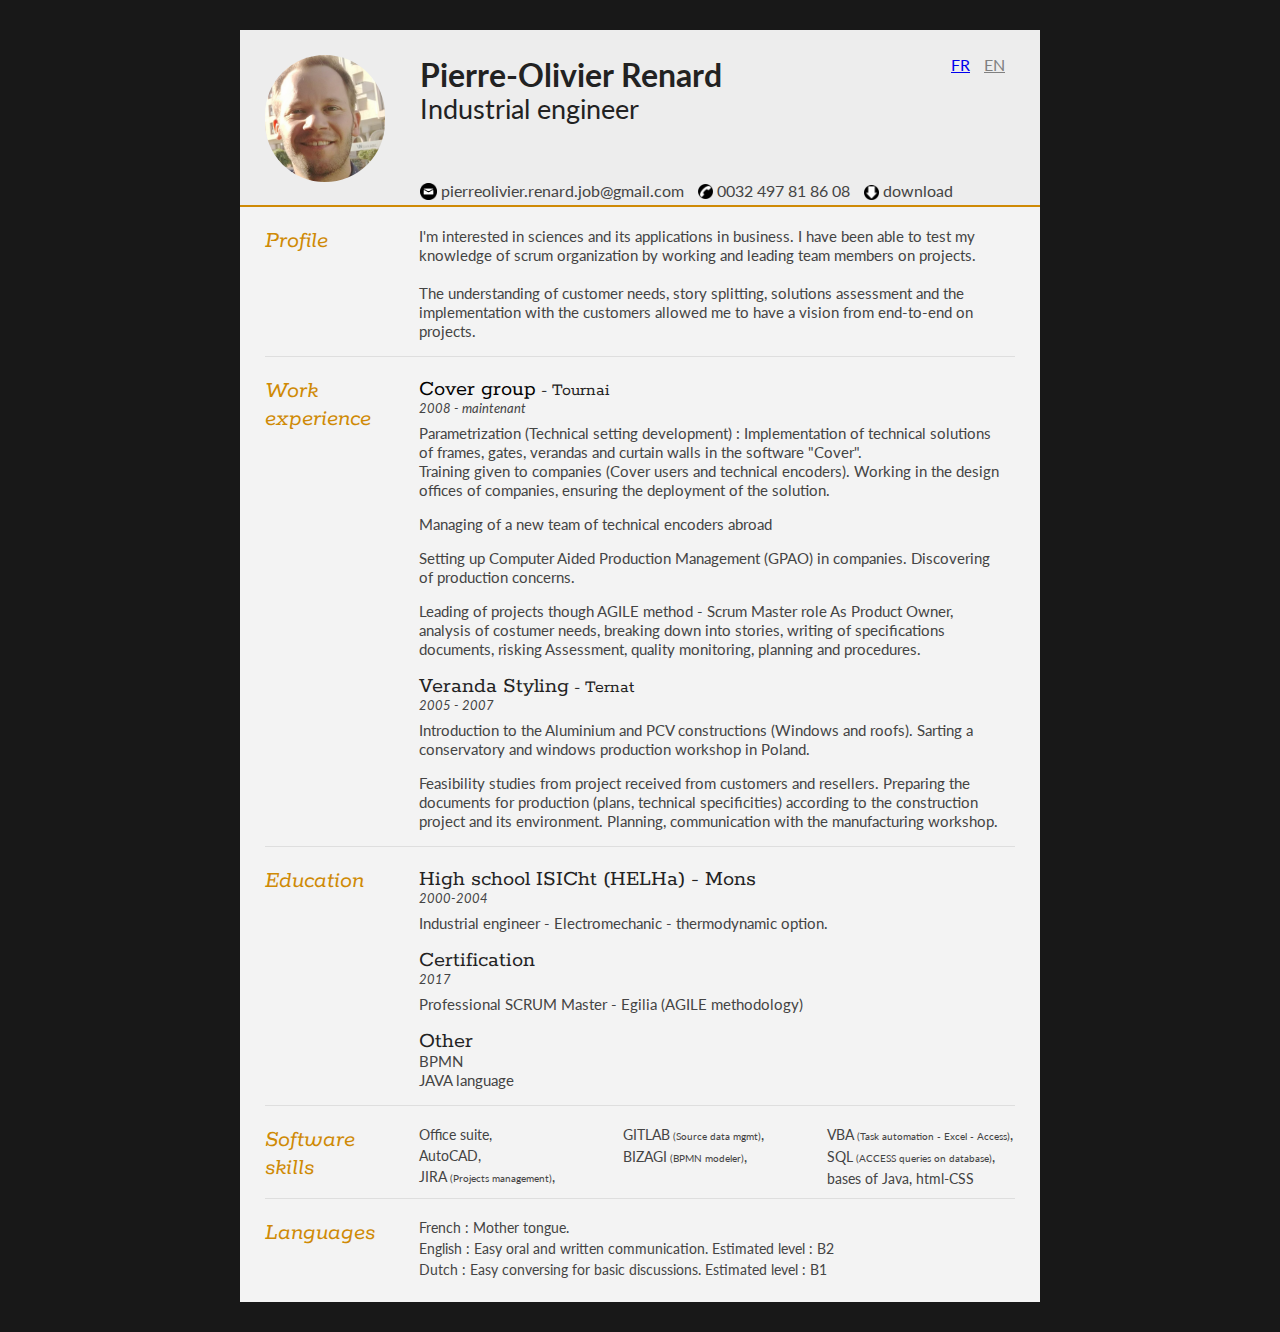
==== index_EN.html @ 74af90d0 "Add English page" ====
<!DOCTYPE html>
<html>
<head>
<title>Pierre-Olivier Renard - Curriculum Vitae</title>

<meta name="viewport" content="width=device-width"/>
<meta name="description" content="Curriculum Vitae de Pierre-Olivier Renard."/>
<meta charset="UTF-8"> 

<link type="text/css" rel="stylesheet" href="style.css">
<link href='http://fonts.googleapis.com/css?family=Rokkitt:400,700|Lato:400,300' rel='stylesheet' type='text/css'>

<!--[if lt IE 9]>
<script src="//html5shiv.googlecode.com/svn/trunk/html5.js"></script>
<![endif]-->
</head>
<body id="top">
<div id="cv" class="instaFade">
	<div class="mainDetails">
		<div id="headshot" class="quickFade">
			<img src="./assets/photoprofil.png" alt="Photo profil" />
		</div>
		<div class="contact">
			<div class="contactHead">
				<div id="name">
					<h1 class="quickFade delayTwo">Pierre-Olivier Renard</h1>
					<h2 class="quickFade delayThree">Industrial engineer</h2>
				</div>
				<div id="setLanguage" class="hiddenPrint">
					<ul>
						<li><a href="./index.html">FR</a></li>
						<li><a class="greyLink" href="./index.html">EN</a></li>
					</ul>
				</div>
			</div>
			
			
			<div id="contactDetails" class="quickFade delayFour">
				<ul>
					<li><span STYLE=white-space:nowrap><img src="./assets/mail.png" alt="Mail" width=17px style="vertical-align: bottom; padding-bottom: 0px"/> <a href="mailto:pierreolivier.renard.job@gmail.com" target="_blank">pierreolivier.renard.job@gmail.com</a></span></li>				
					<li class="onlyPrint"><span STYLE=white-space:nowrap><img src="./assets/web.png" alt="Web" width=17px style="vertical-align: bottom; padding-bottom: 0px"/> <a href="https://renard.website" >renard.website</a></span></li>
					<li><span STYLE=white-space:nowrap><img src="./assets/phone.png" alt="Phone" width=15px style="vertical-align: bottom; padding-bottom: 1px"/> <a href="tel:+32497818608">0032 497 81 86 08</a></span></li>
					<li class="hiddenPrint"><span STYLE=white-space:nowrap><img src="./assets/plain-arrow.png" alt="Download" width=15px style="vertical-align: bottom; padding-bottom: 0px"/> <a href="./download/EN/myresume.pdf" >download</a></span></li>
				</ul>
				<!--<ul>
					
					<li>in: <a href="https://www.linkedin.com/in/pierre-olivier-renard-707150153" target="_blank">pierre-olivier-renard</a></li>
				</ul>-->
			</div>
		</div>
		<div class="clear"></div>
	</div>
	
	<div id="mainArea" class="quickFade delayFive">
		<section>
			<article>
				<div class="sectionTitle">
					<h1>Profile</h1>
				</div>
				
				<div class="sectionContent">
					<p>
						<!--<br/>
						-->
						I'm interested in sciences and its applications in business.
						I have been able to test my knowledge of scrum organization by working and leading team members on projects.
						<br/><br/>
						The understanding of customer needs, story splitting, solutions assessment and the implementation with the customers allowed me to have a vision from end-to-end on projects.
					</p>
				</div>
			</article>
			<div class="clear"></div>
		</section>
		
		
		<section>
			<div class="sectionTitle">
				<h1>Work experience</h1>
			</div>
			
			<div class="sectionContent">
				<article>
					<h2><a class="coverTitleLink" Href="http://www.cover3d.com" Target="_blank">Cover group</a><div class="location"> - Tournai</div></h2>
					<p class="subDetails">2008 - maintenant</p>
					<p>
						Parametrization  (Technical setting development) : Implementation of technical solutions of frames, gates, verandas and curtain walls in the software "Cover".<br/>
						Training given to companies (Cover users and technical encoders). Working in the design offices of companies, ensuring the deployment of the solution.
					</p>
					<p>
						Managing of a new team of technical encoders abroad
					</p>
					<p>
						Setting up Computer Aided Production Management (GPAO) in companies.
						Discovering of production concerns.
					</p>
					<p>
						Leading of projects though AGILE method - Scrum Master role
						As Product Owner, analysis of costumer needs, breaking down into stories, writing of specifications documents, risking Assessment, quality monitoring, planning and procedures.
					</p>
				</article>
				
				<article>
					<h2>Veranda Styling<div class="location"> - Ternat</div></h2>
					<p class="subDetails">2005 - 2007</p>
					<p>
						Introduction to the Aluminium and PCV constructions (Windows and roofs).
						Sarting a conservatory and windows production workshop in Poland.
					</p>
					<p>
						Feasibility studies from project received from customers and resellers.
						Preparing the documents for production (plans, technical specificities) according to the construction project and its environment.
						Planning, communication with the manufacturing workshop.
					</p>
				</article>				
			</div>
			<div class="clear"></div>
		</section>
		
		<section>
			<div class="sectionTitle">
				<h1>Education</h1>
			</div>
			
			<div class="sectionContent formation">
				<article class="school">
					<h2>High school ISICht (HELHa) - Mons</h2>
					<p class="subDetails">2000-2004</p>
					<p>Industrial engineer - Electromechanic - thermodynamic option.</p>
				</article>				
				<article>
					<h2>Certification</h2>
					<p class="subDetails">2017</p>
					<p>Professional SCRUM Master - Egilia (AGILE methodology)</p>
				</article>
				<article>
					<h2>Other</h2>
					<p>
					BPMN<br/>
					JAVA language
					</p>
				</article>
			</div>
			<div class="clear"></div>
		</section>
		<section>
			<div class="sectionTitle">
				<h1>Software skills</h1>
			</div>
			<div class="sectionContent informatique keySkills">
				<article>
					<ul>
						<li>Office suite,</li>
						<li>AutoCAD,</li>
						<li>JIRA<span class="SmallDescr"> (Projects management)</span>,</li>
						<li>GITLAB<span class="SmallDescr"> (Source data mgmt)</span>,</li>
						<li>BIZAGI<span class="SmallDescr"> (BPMN modeler)</span>,</li>
						<li>VBA<span class="SmallDescr"> (Task automation - Excel - Access)</span>,</li>
						<li>SQL<span class="SmallDescr"> (ACCESS queries on database)</span>,</li>
						<li>bases of Java, html-CSS</li>
					</ul>
				</article>
			</div>
			<div class="clear"></div>
		</section>
		<section>
				<div class="sectionTitle">
					<h1>Languages</h1>
				</div>
				
				<div class="sectionContent language keySkills">
					
						<ul>
							<li>French : Mother tongue.</li>
							<li>English : Easy oral and written communication.  Estimated level : B2</li>
							<li>Dutch : Easy conversing for basic discussions.  Estimated level  : B1</li>
						</ul>
															
				</div>
				<div class="clear"></div>
		</section>
		
	</div>
</div>
<!--<script type="text/javascript">
var gaJsHost = (("https:" == document.location.protocol) ? "https://ssl." : "http://www.");
document.write(unescape("%3Cscript src='" + gaJsHost + "google-analytics.com/ga.js' type='text/javascript'%3E%3C/script%3E"));
</script>
<script type="text/javascript"> 
var pageTracker = _gat._getTracker("UA-3753241-1");
pageTracker._initData();
pageTracker._trackPageview();
</script>-->
</body>
</html>
---- style.css ----
html,body,div,span,object,iframe,h1,h2,h3,h4,h5,h6,p,blockquote,pre,abbr,address,cite,code,del,dfn,em,img,ins,kbd,q,samp,small,strong,sub,sup,var,b,i,dl,dt,dd,ol,ul,li,fieldset,form,label,legend,table,caption,tbody,tfoot,thead,tr,th,td,article,aside,canvas,details,figcaption,figure,footer,header,hgroup,menu,nav,section,summary,time,mark,audio,video {
border:0;
font:inherit;
font-size:100%;
margin:0;
padding:0;
vertical-align:baseline;
}

article,aside,details,figcaption,figure,footer,header,hgroup,menu,nav,section {
display:block;
}
.location{
display:inline;
font-size: 0.8em;
}

html, body {background: #181818; font-family: 'Lato', helvetica, arial, sans-serif; font-size: 16px; color: #222;}

.clear {clear: both;}

p {
	font-size: 0.95em;
	line-height: 1.25em;
	margin-top : 0px;
	margin-bottom: 15px;
	margin-right: 15px;
	color: #444;
}

#cv {
	width: 90%;
	max-width: 800px;
	background: #f3f3f3;
	margin: 30px auto;
}

.mainDetails {
	padding: 25px 25px 0px 25px;
	border-bottom: 2px solid #cf8a05;
	background: #ededed;
	height: 150px;
	position: relative;
}
.contact
{
	display:flex;
	flex-direction: column;
	height: inherit;
}

#name h1 {
	font-size: 2.0em;
	font-weight: 650;
	/*font-family: 'Rokkitt', Helvetica, Arial, sans-serif;*/
	margin-bottom: -2px;
	margin-left: 0px;
}

#name h2 {
	font-size: 1.7em;
	margin-left: 0px;
	/*font-family: 'Rokkitt', Helvetica, Arial, sans-serif;*/
}



#mainArea {
	padding: 0 25px;
}

#headshot {
	width: 16%;
	float: left;
	margin-right: 35px;
	height: inherit;
}

#headshot img {
	width: 100%;
	height: auto;
	-webkit-border-radius: 80px;
	border-radius: 80px;
}

.contactHead {
	 display : flex;
	 flex-direction: row;
	 justify-content: space-between;
}

#setLanguage ul {
	list-style-type: none;
}

#setLanguage ul li {
	display : inline;
	margin-right: 10px;
}

.greyLink{
	color:grey;
}

#contactDetails {
	margin-top: auto;
	font-size: 1.1em;
	padding-bottom: 5px;
}

#contactDetails ul {
	list-style-type: none;
	font-size: 0.9em;
	margin-top: 2px;
	
}

#contactDetails ul li {
	margin-right: 10px;
	color: #444;
	display : inline;

}

#contactDetails ul li a, a[href^=tel] {
	color: #444; 
	text-decoration: none;
	-webkit-transition: all .3s ease-in;
	-moz-transition: all .3s ease-in;
	-o-transition: all .3s ease-in;
	-ms-transition: all .3s ease-in;
	transition: all .3s ease-in;
}

.coverTitleLink {
	text-decoration: none;
	color:black;
	-webkit-transition: all .3s ease-in;
	-moz-transition: all .3s ease-in;
	-o-transition: all .3s ease-in;
	-ms-transition: all .3s ease-in;
	transition: all .3s ease-in;
}

#contactDetails ul li a:hover { 
	color: #cf8a05;
}

.coverTitleLink a, a:hover { 
	color: #cf8a05;
}

section {
	border-top: 1px solid #dedede;
	padding: 20px 0 0;
}

section:first-child {
	border-top: 0;
}

section:last-child {
	padding: 20px 0 10px;
}

p.subDetails
{
	margin-bottom : 10px;
}
.sectionTitle {
	float: left;
	width: 19%;
	min-width: 100px;
}

.sectionContent {
	float: right;
	width: 79.5%;
}

.sectionTitle h1 {
	font-family: 'Rokkitt', Helvetica, Arial, sans-serif;
	font-style: italic;
	font-size: 1.5em;
	color: #cf8a05;
}

.sectionContent h2 {
	font-family: 'Rokkitt', Helvetica, Arial, sans-serif;
	font-size: 1.4em;
	margin-bottom: -2px;
}

p.subDetails {
	font-size: 0.8em;
	font-style: italic;
	margin-bottom: 8px;
}

.keySkills ul li 
{
	margin-bottom: 3px;
	font-size: 0.9em;
	line-height: 1.25em;
	color: #444;
}	

.keySkills li: :last-child
{
	margin-bottom : 0px;
}

.SmallDescr
{
	font-size:0.7em;
	/*white-space:nowrap;*/
}

.keySkills ul
{
	list-style-type: none;
}
.informatique
{
	column-count: 3;
	margin-bottom: 10px;
	list-style-type: none;
}
.language
{
	column-count: 1;
	margin-bottom : 10px;
	list-style-type: none;
}
.onlyPrint
{
	display: none !important;
}
/*
@media all and (min-width: 692px) and (max-width: 800px) {
	#headshot {
		display: none;
	}
	
	.keySkills {
	-moz-column-count:2;
	-webkit-column-count:2;
	column-count:2;
	}
}
*/
/*@media all and (max-width: 691px)  {
	#cv {
		width: 95%;
		margin: 10px auto;
		min-width: 280px;
	}
	
	#headshot {
		display: none;
	}
	
	#name, #contactDetails {
		float: none;
		width: 100%;
		text-align: center;
	}
	
	.sectionTitle, .sectionContent {
		float: none;
		width: 100%;
	}
	
	.sectionTitle {
		margin-left: -2px;
		font-size: 1.25em;
	}
	
	.keySkills {
		-moz-column-count:2;
		-webkit-column-count:2;
		column-count:2;
	}
}*/
/*
@media all and (max-width: 480px) {
	.mainDetails {
		padding: 15px 15px;
	}
	
	section {
		padding: 15px 0 0;
	}
	
	#mainArea {
		padding: 0 25px;
	}

	
	.keySkills {
	-moz-column-count:1;
	-webkit-column-count:1;
	column-count:1;
	}
	
	#name h1 {
		line-height: .8em;
		margin-bottom: 4px;
	}
}
*/
@media print {
    #cv {
		/*width: 97%;*/
		margin-top: 0px;
		margin-left: 45px;
		margin-bottom : 0px;
		margin-right: 20px;
	}
	.sectionTitle, .sectionContent {
		float: none;
		width: 100%;
	}
	p
	{
		margin-bottom : 0.75em;
		font-size: 0.825em;
		line-height: 1.2em;
		color: black;
		margin-left: 0px;
		margin-right: 10px;
	}

	p.subDetails
	{
		margin-bottom: 15px;
	}
	.formation p.subDetails
	{
		margin-bottom : 5px;
	}
	article
	{
		margin-bottom : 12px;
	}
	section
	{
		padding: 11px 0 0px 0;
	}
	section:last-child 
	{
		padding: 11px 0 0 0;
		margin-bottom: 0px;
	}
	section.language
	{
		padding-bottom: 0px;
		margin-bottom : 0px;
	}
	.sectionTitle h1
	{
		font-size: 1.3em;
		color : #8f5f03;
		margin-bottom: 4px;
	
	}
	.sectionContent h2 
	{
		font-size : 1.3em;
		font-weight: 400;
	}

	#headshot {
		width: 12%;
		float: left;
		margin-right: 35px;
		height: inherit;
	}
	.mainDetails
	{
		height: 120px;
		margin-bottom : 5px;
		margin-top : 0px;
	}

	#contactDetails ul {
		font-size: 0.7em;
		margin-top: 4px;
		
	}

	#mainArea {
		padding: 0 0px;
	}

	.formation
	{
		column-count: 2;
		column-fill: auto;
		height: 150px;
	}

	.school
	{
		column-span: all;
	}

	.onlyPrint
	{
	display: inline !important;
	}
	.hiddenPrint
	{
	display: none !important;
	}
}

@-webkit-keyframes reset {
	0% {
		opacity: 0;
	}
	100% {
		opacity: 0;
	}
}

@-webkit-keyframes fade-in {
	0% {
		opacity: 0;
	}
	40% {
		opacity: 0;
	}
	100% {
		opacity: 1;
	}
}

@-moz-keyframes reset {
	0% {
		opacity: 0;
	}
	100% {
		opacity: 0;
	}
}

@-moz-keyframes fade-in {
	0% {
		opacity: 0;
	}
	40% {
		opacity: 0;
	}
	100% {
		opacity: 1;
	}
}

@keyframes reset {
	0% {
		opacity: 0;
	}
	100% {
		opacity: 0;
	}
}

@keyframes fade-in {
	0% {
		opacity: 0;
	}
	40% {
		opacity: 0;
	}
	100% {
		opacity: 1;
	}
}

.instaFade {
    -webkit-animation-name: reset, fade-in;
    -webkit-animation-duration: 1.5s;
    -webkit-animation-timing-function: ease-in;
	
	-moz-animation-name: reset, fade-in;
    -moz-animation-duration: 1.5s;
    -moz-animation-timing-function: ease-in;
	
	animation-name: reset, fade-in;
    animation-duration: 1.5s;
    animation-timing-function: ease-in;
}

.quickFade {
    -webkit-animation-name: reset, fade-in;
    -webkit-animation-duration: 2.5s;
    -webkit-animation-timing-function: ease-in;
	
	-moz-animation-name: reset, fade-in;
    -moz-animation-duration: 2.5s;
    -moz-animation-timing-function: ease-in;
	
	animation-name: reset, fade-in;
    animation-duration: 2.5s;
    animation-timing-function: ease-in;
}
 
.delayOne {
	-webkit-animation-delay: 0, .5s;
	-moz-animation-delay: 0, .5s;
	animation-delay: 0, .5s;
}

.delayTwo {
	-webkit-animation-delay: 0, 1s;
	-moz-animation-delay: 0, 1s;
	animation-delay: 0, 1s;
}

.delayThree {
	-webkit-animation-delay: 0, 1.5s;
	-moz-animation-delay: 0, 1.5s;
	animation-delay: 0, 1.5s;
}

.delayFour {
	-webkit-animation-delay: 0, 2s;
	-moz-animation-delay: 0, 2s;
	animation-delay: 0, 2s;
}

.delayFive {
	-webkit-animation-delay: 0, 2.5s;
	-moz-animation-delay: 0, 2.5s;
	animation-delay: 0, 2.5s;
}
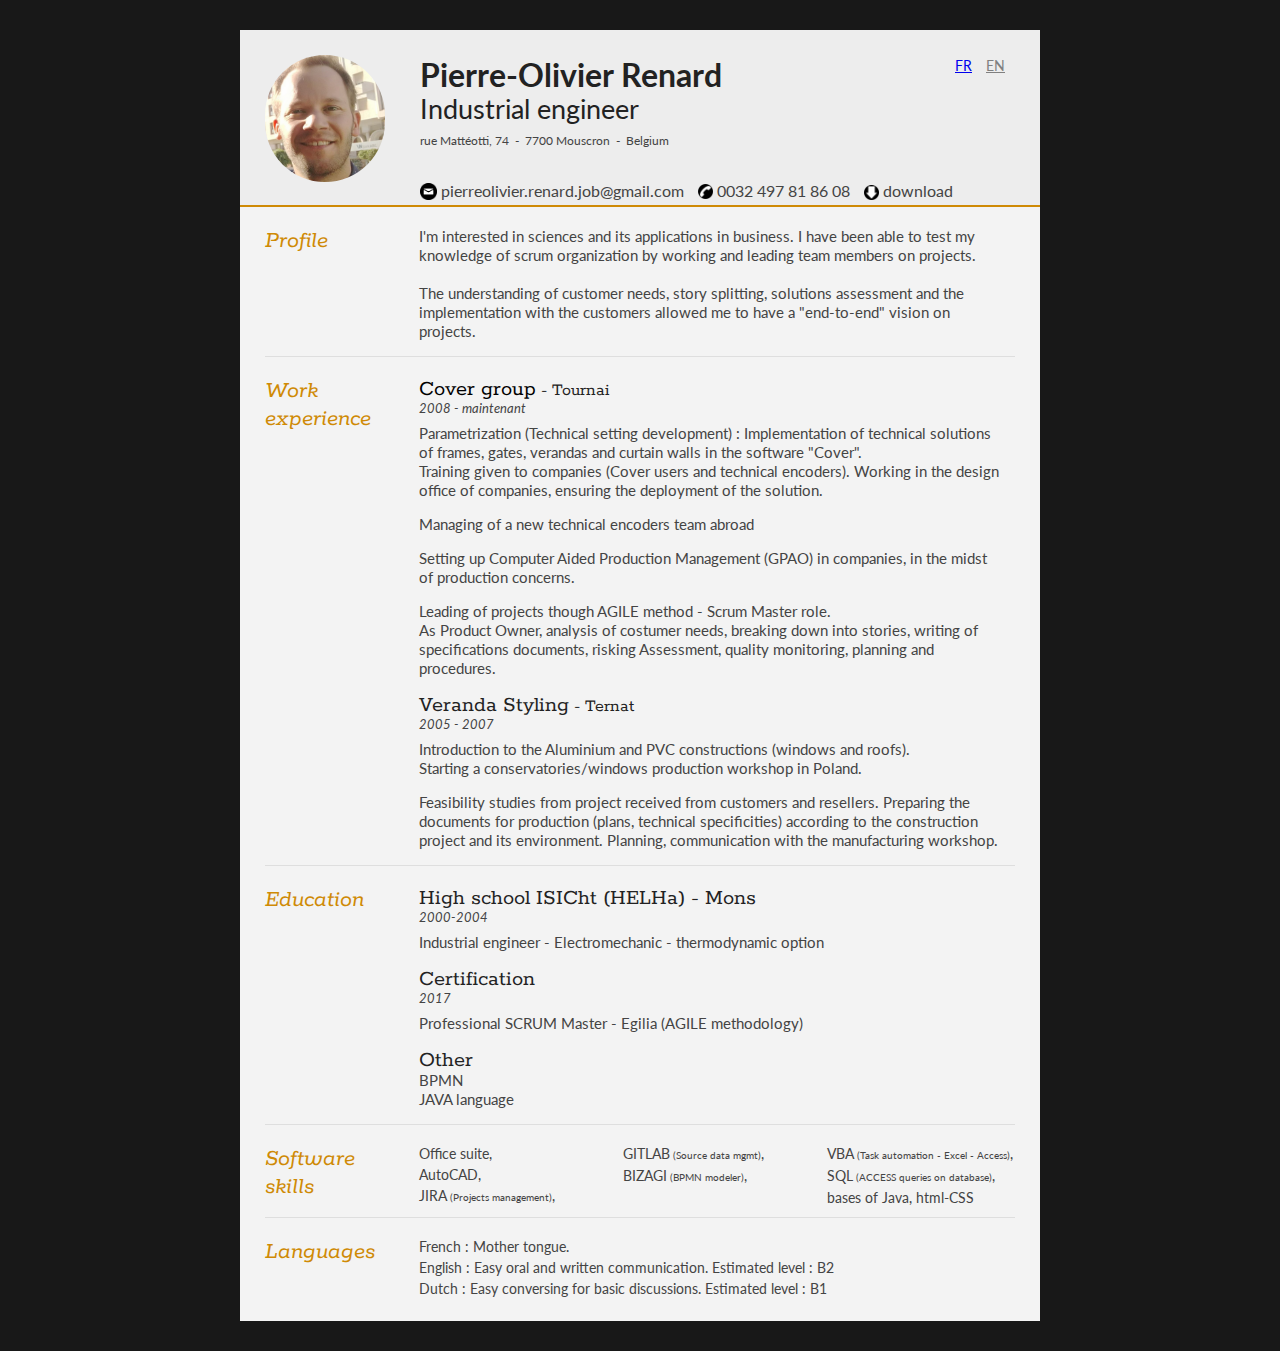
==== commit 5642f4c1: "add address and corrections text in Index_EN.html" ====
--- a/index_EN.html
+++ b/index_EN.html
@@ -26,16 +26,25 @@
 					<h1 class="quickFade delayTwo">Pierre-Olivier Renard</h1>
 					<h2 class="quickFade delayThree">Industrial engineer</h2>
 				</div>
+				
+				
+				
 				<div id="setLanguage" class="hiddenPrint">
 					<ul>
 						<li><a href="./index.html">FR</a></li>
 						<li><a class="greyLink" href="./index.html">EN</a></li>
 					</ul>
 				</div>
-			</div>
-			
-			
+			</div>			
+			<div id="address">
+				<p>
+					rue Mattéotti, 74&ensp;-&nbsp;
+					7700 Mouscron&ensp;-&nbsp;
+					Belgium
+				</p>
+			</div>
 			<div id="contactDetails" class="quickFade delayFour">
+				
 				<ul>
 					<li><span STYLE=white-space:nowrap><img src="./assets/mail.png" alt="Mail" width=17px style="vertical-align: bottom; padding-bottom: 0px"/> <a href="mailto:pierreolivier.renard.job@gmail.com" target="_blank">pierreolivier.renard.job@gmail.com</a></span></li>				
 					<li class="onlyPrint"><span STYLE=white-space:nowrap><img src="./assets/web.png" alt="Web" width=17px style="vertical-align: bottom; padding-bottom: 0px"/> <a href="https://renard.website" >renard.website</a></span></li>
@@ -65,7 +74,7 @@
 						I'm interested in sciences and its applications in business.
 						I have been able to test my knowledge of scrum organization by working and leading team members on projects.
 						<br/><br/>
-						The understanding of customer needs, story splitting, solutions assessment and the implementation with the customers allowed me to have a vision from end-to-end on projects.
+						The understanding of customer needs, story splitting, solutions assessment and the implementation with the customers allowed me to have a "end-to-end" vision on projects.
 					</p>
 				</div>
 			</article>
@@ -84,17 +93,16 @@
 					<p class="subDetails">2008 - maintenant</p>
 					<p>
 						Parametrization  (Technical setting development) : Implementation of technical solutions of frames, gates, verandas and curtain walls in the software "Cover".<br/>
-						Training given to companies (Cover users and technical encoders). Working in the design offices of companies, ensuring the deployment of the solution.
-					</p>
-					<p>
-						Managing of a new team of technical encoders abroad
-					</p>
-					<p>
-						Setting up Computer Aided Production Management (GPAO) in companies.
-						Discovering of production concerns.
-					</p>
-					<p>
-						Leading of projects though AGILE method - Scrum Master role
+						Training given to companies (Cover users and technical encoders). Working in the design office of companies, ensuring the deployment of the solution.
+					</p>
+					<p>
+						Managing of a new technical encoders team abroad
+					</p>
+					<p>
+						Setting up Computer Aided Production Management (GPAO) in companies, in the midst of production concerns.
+					</p>
+					<p>
+						Leading of projects though AGILE method - Scrum Master role.<br/>
 						As Product Owner, analysis of costumer needs, breaking down into stories, writing of specifications documents, risking Assessment, quality monitoring, planning and procedures.
 					</p>
 				</article>
@@ -103,8 +111,8 @@
 					<h2>Veranda Styling<div class="location"> - Ternat</div></h2>
 					<p class="subDetails">2005 - 2007</p>
 					<p>
-						Introduction to the Aluminium and PCV constructions (Windows and roofs).
-						Sarting a conservatory and windows production workshop in Poland.
+						Introduction to the Aluminium and PVC constructions (windows and roofs).<br/>
+						Starting a conservatories/windows production workshop in Poland.
 					</p>
 					<p>
 						Feasibility studies from project received from customers and resellers.
@@ -125,7 +133,7 @@
 				<article class="school">
 					<h2>High school ISICht (HELHa) - Mons</h2>
 					<p class="subDetails">2000-2004</p>
-					<p>Industrial engineer - Electromechanic - thermodynamic option.</p>
+					<p>Industrial engineer - Electromechanic - thermodynamic option</p>
 				</article>				
 				<article>
 					<h2>Certification</h2>
--- a/style.css
+++ b/style.css
@@ -89,13 +89,19 @@
 	 justify-content: space-between;
 }
 
+#address {
+	font-size: 0.8em;
+	margin-top : 8px;
+}
+
 #setLanguage ul {
 	list-style-type: none;
 }
 
 #setLanguage ul li {
 	display : inline;
-	margin-right: 10px;
+	margin-right: 10px;	
+	font-size: 0.9em ;
 }
 
 .greyLink{
@@ -236,79 +242,91 @@
 {
 	display: none !important;
 }
-/*
-@media all and (min-width: 692px) and (max-width: 800px) {
-	#headshot {
-		display: none;
-	}
-	
-	.keySkills {
-	-moz-column-count:2;
-	-webkit-column-count:2;
-	column-count:2;
-	}
-}
-*/
-/*@media all and (max-width: 691px)  {
-	#cv {
-		width: 95%;
-		margin: 10px auto;
-		min-width: 280px;
-	}
-	
-	#headshot {
-		display: none;
-	}
-	
-	#name, #contactDetails {
-		float: none;
-		width: 100%;
-		text-align: center;
-	}
-	
-	.sectionTitle, .sectionContent {
-		float: none;
-		width: 100%;
-	}
-	
-	.sectionTitle {
-		margin-left: -2px;
-		font-size: 1.25em;
-	}
-	
-	.keySkills {
+
+
+
+	@media all and (min-width: 692px) and (max-width: 800px) {
+		#headshot {
+			display: none;
+		}
+		
+		.keySkills {
 		-moz-column-count:2;
 		-webkit-column-count:2;
 		column-count:2;
-	}
-}*/
-/*
-@media all and (max-width: 480px) {
-	.mainDetails {
-		padding: 15px 15px;
-	}
-	
-	section {
-		padding: 15px 0 0;
-	}
-	
-	#mainArea {
-		padding: 0 25px;
-	}
-
-	
-	.keySkills {
-	-moz-column-count:1;
-	-webkit-column-count:1;
-	column-count:1;
-	}
-	
-	#name h1 {
-		line-height: .8em;
-		margin-bottom: 4px;
-	}
-}
-*/
+		}
+	}
+
+	@media all and (max-width: 691px)  {
+		#cv {
+			width: 95%;
+			margin: 10px auto;
+			min-width: 280px;
+		}
+		
+		#headshot {
+			display: none;
+		}
+		
+		#name, #contactDetails, #address {
+			float: none;
+			width: 100%;
+			text-align: center;
+		}
+
+		#setLanguage {
+			position :absolute;
+			right : 15px;
+		}
+
+		#setLanguage ul li {
+			display :list-item;
+			margin-bottom: 4px;
+		}
+		
+		.sectionTitle, .sectionContent {
+			float: none;
+			width: 100%;
+		}
+		
+		.sectionTitle {
+			margin-left: -2px;
+			font-size: 1.25em;
+		}
+		
+		.keySkills {
+			-moz-column-count:2;
+			-webkit-column-count:2;
+			column-count:2;
+		}
+	}
+
+	@media all and (max-width: 480px) {
+		.mainDetails {
+			padding: 15px 15px;
+		}
+		
+		section {
+			padding: 15px 0 0;
+		}
+		
+		#mainArea {
+			padding: 0 25px;
+		}
+
+		
+		.keySkills {
+		-moz-column-count:1;
+		-webkit-column-count:1;
+		column-count:1;
+		}
+		
+		#name h1 {
+			line-height: .8em;
+			margin-bottom: 4px;
+		}
+	}
+
 @media print {
     #cv {
 		/*width: 97%;*/
@@ -371,7 +389,7 @@
 	}
 
 	#headshot {
-		width: 12%;
+		width: 14%;
 		float: left;
 		margin-right: 35px;
 		height: inherit;
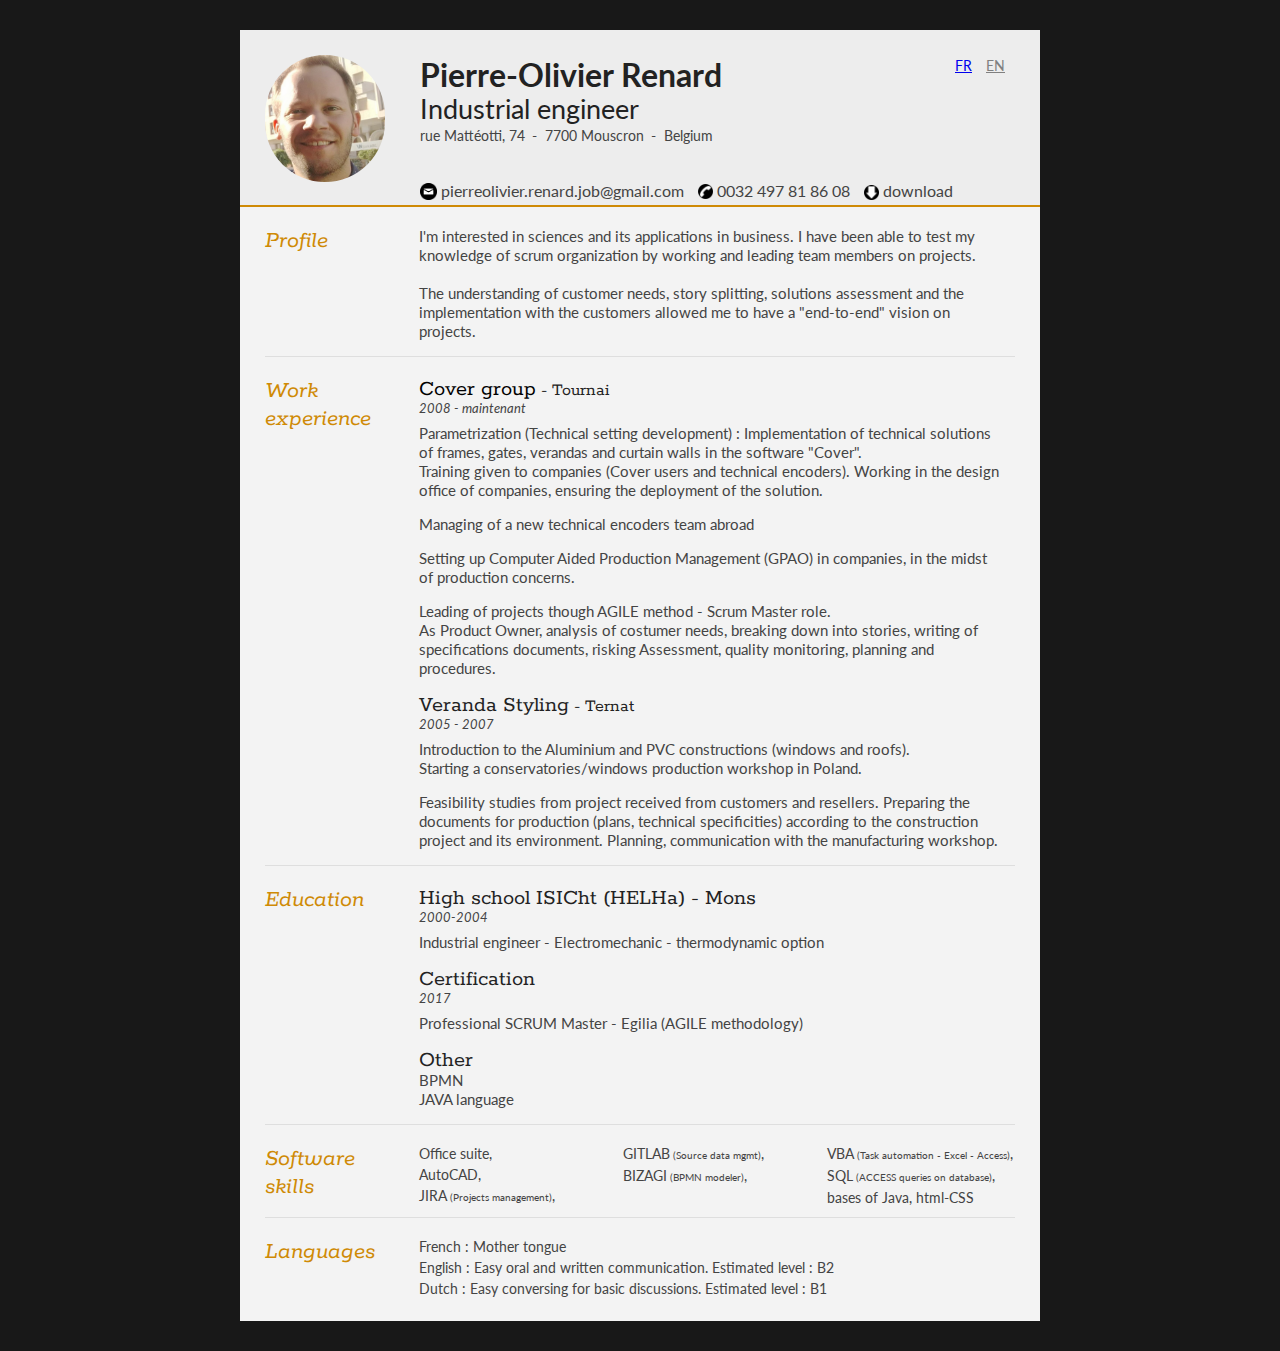
==== commit 242e1319: "change height of address and add text" ====
--- a/index_EN.html
+++ b/index_EN.html
@@ -36,7 +36,7 @@
 					</ul>
 				</div>
 			</div>			
-			<div id="address">
+			<div id="address" class="quickFade delayFour">
 				<p>
 					rue Mattéotti, 74&ensp;-&nbsp;
 					7700 Mouscron&ensp;-&nbsp;
@@ -178,7 +178,7 @@
 				<div class="sectionContent language keySkills">
 					
 						<ul>
-							<li>French : Mother tongue.</li>
+							<li>French : Mother tongue</li>
 							<li>English : Easy oral and written communication.  Estimated level : B2</li>
 							<li>Dutch : Easy conversing for basic discussions.  Estimated level  : B1</li>
 						</ul>
--- a/style.css
+++ b/style.css
@@ -90,8 +90,8 @@
 }
 
 #address {
-	font-size: 0.8em;
-	margin-top : 8px;
+	font-size: 0.95em;
+	margin-top : 2px;
 }
 
 #setLanguage ul {
@@ -244,88 +244,96 @@
 }
 
 
-
-	@media all and (min-width: 692px) and (max-width: 800px) {
-		#headshot {
-			display: none;
-		}
-		
-		.keySkills {
+/* Comment the 3 next @media before printing html page */
+@media all and (min-width: 692px) and (max-width: 800px) {
+	#headshot {
+		display: none;
+	}
+	
+	.keySkills {
+	-moz-column-count:2;
+	-webkit-column-count:2;
+	column-count:2;
+	}
+}
+
+@media all and (max-width: 691px)  {
+	#cv {
+		width: 95%;
+		margin: 10px auto;
+		min-width: 280px;
+	}
+	
+	#headshot {
+		display: none;
+	}
+	
+	#name, #contactDetails, #address {
+		float: none;
+		width: 100%;
+		text-align: center;
+	}
+
+	#setLanguage {
+		position :absolute;
+		right : 15px;
+	}
+
+	#setLanguage ul li {
+		display :list-item;
+		margin-bottom: 4px;
+	}
+	
+	.sectionTitle, .sectionContent {
+		float: none;
+		width: 100%;
+	}
+	
+	.sectionTitle {
+		margin-left: -2px;
+		font-size: 1.25em;
+	}
+	
+	.keySkills {
 		-moz-column-count:2;
 		-webkit-column-count:2;
 		column-count:2;
-		}
-	}
-
-	@media all and (max-width: 691px)  {
-		#cv {
-			width: 95%;
-			margin: 10px auto;
-			min-width: 280px;
-		}
-		
-		#headshot {
-			display: none;
-		}
-		
-		#name, #contactDetails, #address {
-			float: none;
-			width: 100%;
-			text-align: center;
-		}
-
-		#setLanguage {
-			position :absolute;
-			right : 15px;
-		}
-
-		#setLanguage ul li {
-			display :list-item;
-			margin-bottom: 4px;
-		}
-		
-		.sectionTitle, .sectionContent {
-			float: none;
-			width: 100%;
-		}
-		
-		.sectionTitle {
-			margin-left: -2px;
-			font-size: 1.25em;
-		}
-		
-		.keySkills {
-			-moz-column-count:2;
-			-webkit-column-count:2;
-			column-count:2;
-		}
-	}
-
-	@media all and (max-width: 480px) {
-		.mainDetails {
-			padding: 15px 15px;
-		}
-		
-		section {
-			padding: 15px 0 0;
-		}
-		
-		#mainArea {
-			padding: 0 25px;
-		}
-
-		
-		.keySkills {
-		-moz-column-count:1;
-		-webkit-column-count:1;
-		column-count:1;
-		}
-		
-		#name h1 {
-			line-height: .8em;
-			margin-bottom: 4px;
-		}
-	}
+	}
+}
+
+@media all and (max-width: 480px) {
+	.mainDetails {
+		padding: 15px 15px;
+	}
+	
+	section {
+		padding: 15px 0 0;
+	}
+	
+	#mainArea {
+		padding: 0 25px;
+	}
+
+	
+	.keySkills {
+	-moz-column-count:1;
+	-webkit-column-count:1;
+	column-count:1;
+	}
+	
+	#name h1 {
+		line-height: .8em;
+		margin-bottom: 4px;
+	}
+	#setLanguage {
+		position :absolute;
+		right : 10px;
+		top : 50px;
+	}
+	#address {
+		font-size: 0.85em;
+	}
+}
 
 @media print {
     #cv {
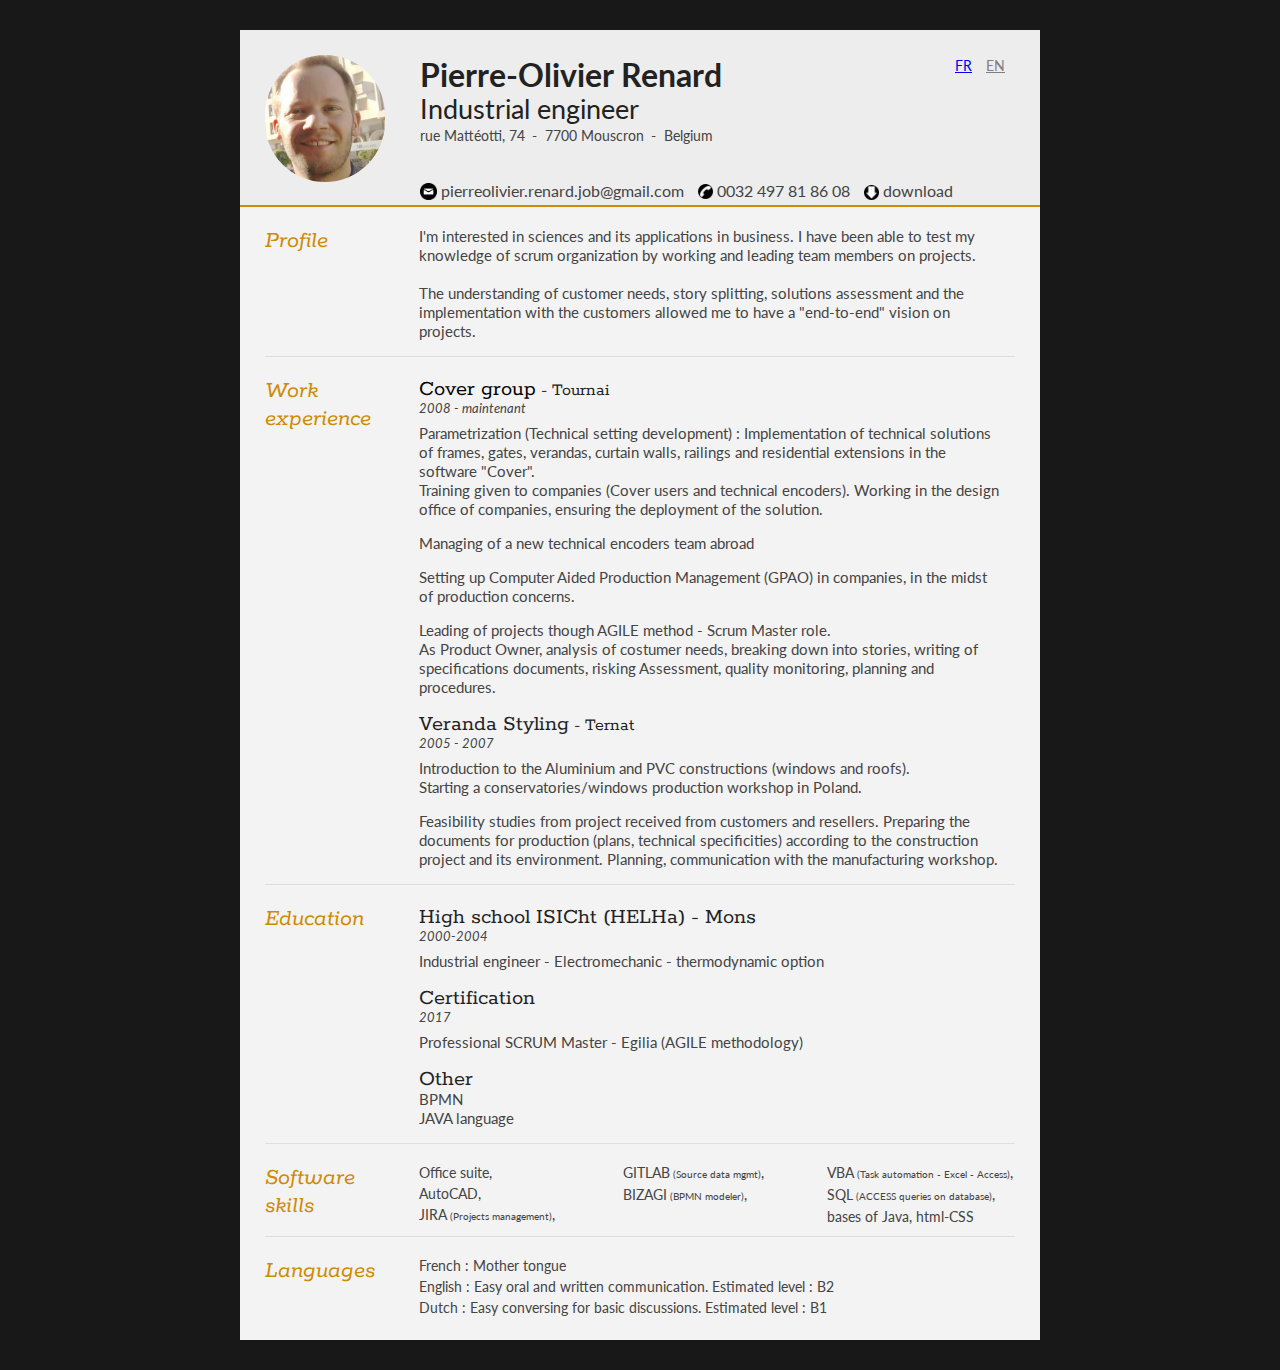
==== commit 2997761c: "Add "railings and residential extension" in Cover group work experience" ====
--- a/index_EN.html
+++ b/index_EN.html
@@ -29,10 +29,10 @@
 				
 				
 				
-				<div id="setLanguage" class="hiddenPrint">
+				<div id="setLanguage" class="hiddenPrint quickFade delayFive">
 					<ul>
 						<li><a href="./index.html">FR</a></li>
-						<li><a class="greyLink" href="./index.html">EN</a></li>
+						<li><a class="greyLink" href="./index_EN.html">EN</a></li>
 					</ul>
 				</div>
 			</div>			
@@ -92,7 +92,7 @@
 					<h2><a class="coverTitleLink" Href="http://www.cover3d.com" Target="_blank">Cover group</a><div class="location"> - Tournai</div></h2>
 					<p class="subDetails">2008 - maintenant</p>
 					<p>
-						Parametrization  (Technical setting development) : Implementation of technical solutions of frames, gates, verandas and curtain walls in the software "Cover".<br/>
+						Parametrization  (Technical setting development) : Implementation of technical solutions of frames, gates, verandas, curtain walls, railings and residential extensions in the software "Cover".<br/>
 						Training given to companies (Cover users and technical encoders). Working in the design office of companies, ensuring the deployment of the solution.
 					</p>
 					<p>
